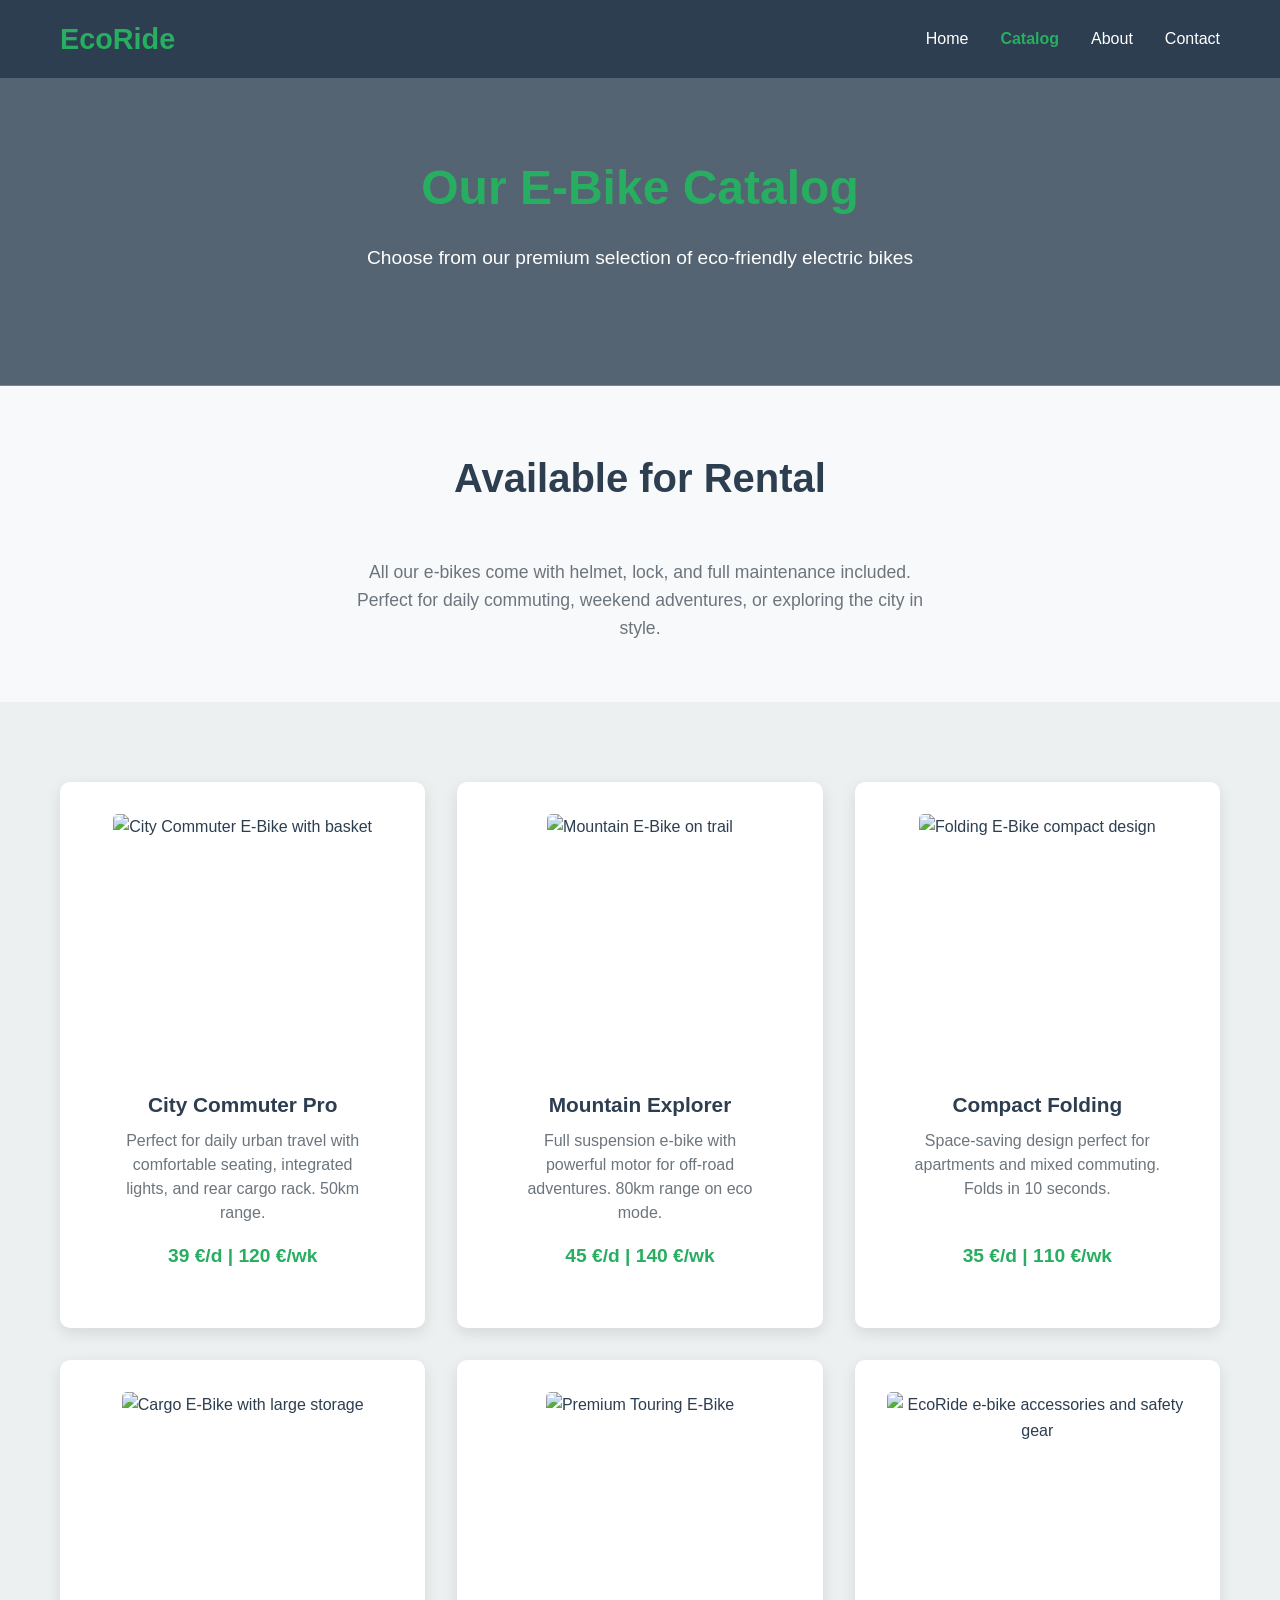
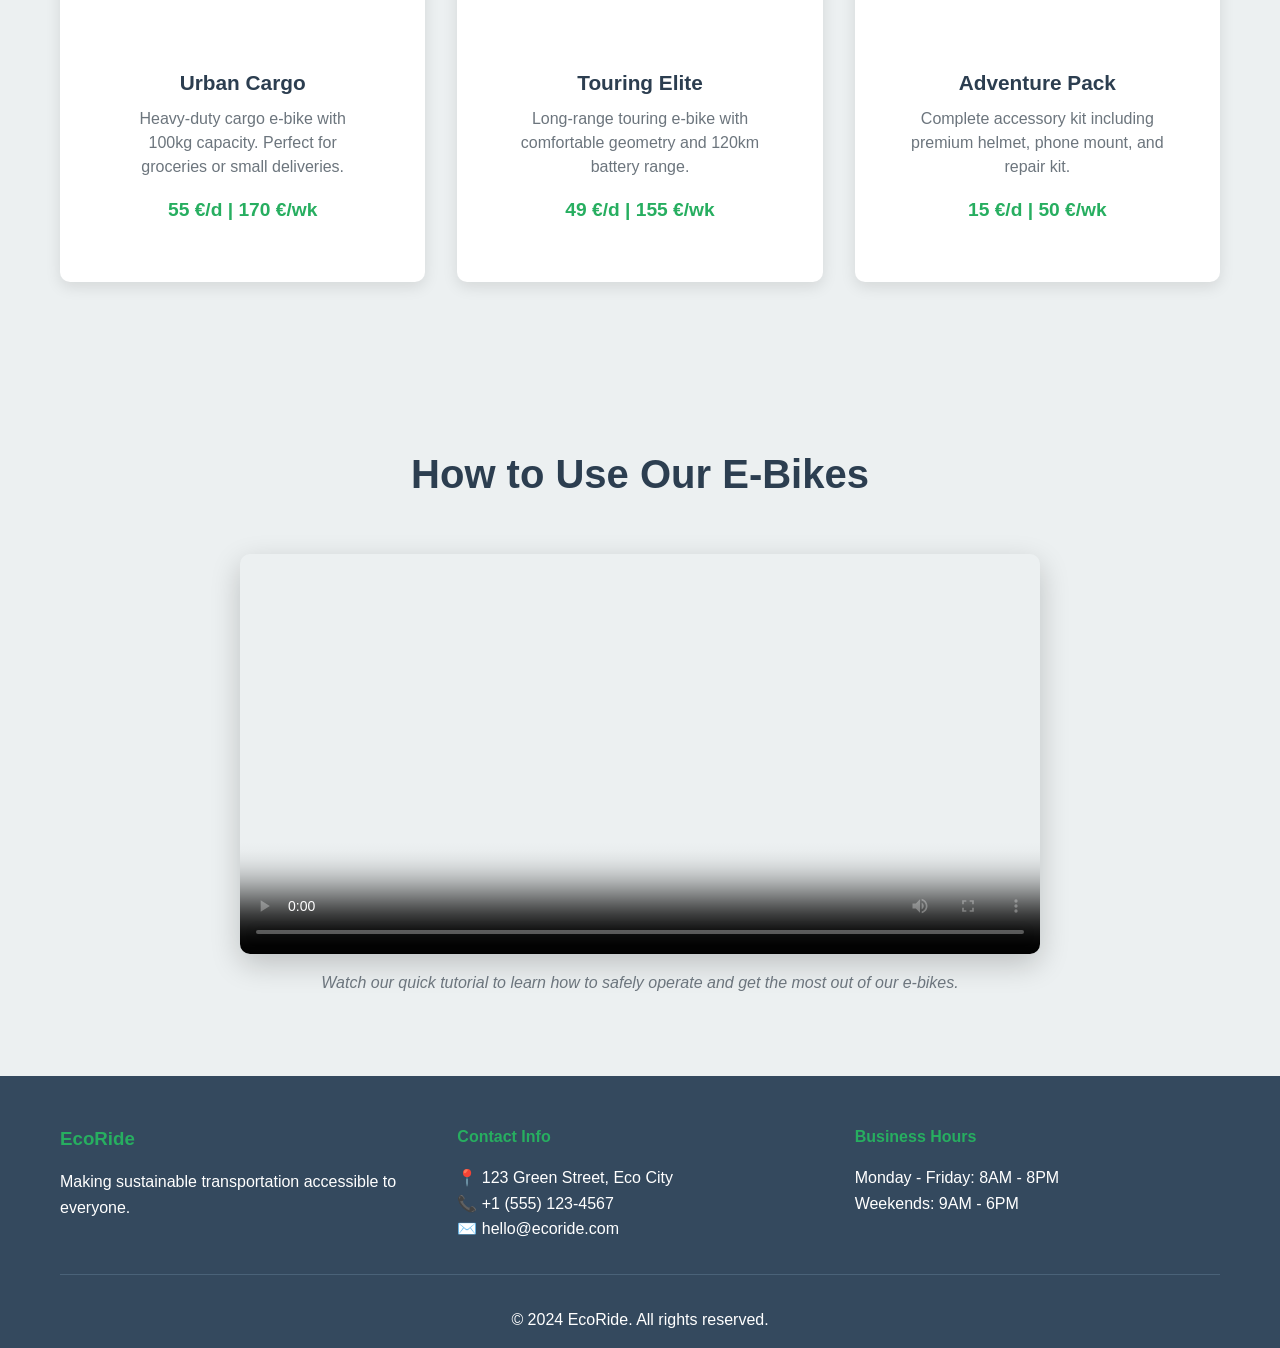
==== catalog.html @ 48f0d85b "task J" ====
<!DOCTYPE html>
<html lang="en">
<head>
    <meta charset="UTF-8">
    <meta name="viewport" content="width=device-width, initial-scale=1.0">
    <title>E-Bike Catalog - EcoRide</title>
    <link rel="stylesheet" href="style.css">
</head>
<body>
    <header class="header">
        <div class="container">
            <nav class="nav">
                <div class="logo">
                    <h1>EcoRide</h1>
                </div>
                <ul class="nav-links">
                    <li><a href="index.html">Home</a></li>
                    <li><a href="catalog.html" class="active">Catalog</a></li>
                    <li><a href="#about">About</a></li>
                    <li><a href="#contact">Contact</a></li>
                </ul>
            </nav>
        </div>
    </header>

    <section class="catalog-hero">
        <div class="container">
            <div class="hero-content">
                <h1 class="hero-title">Our E-Bike Catalog</h1>
                <p class="hero-subtitle">Choose from our premium selection of eco-friendly electric bikes</p>
            </div>
        </div>
    </section>

    <section class="catalog-intro">
        <div class="container">
            <h2 class="section-title">Available for Rental</h2>
            <p class="intro-text">All our e-bikes come with helmet, lock, and full maintenance included. Perfect for daily commuting, weekend adventures, or exploring the city in style.</p>
        </div>
    </section>

    <section class="products catalog-grid">
        <div class="container">
            <div class="product-grid">
                <div class="product-card">
                    <div class="product-image">
                        <img src="https://images.unsplash.com/photo-1571068316344-75bc76f77890?ixlib=rb-4.0.3&auto=format&fit=crop&w=400&q=80" alt="City Commuter E-Bike with basket" loading="lazy">
                    </div>
                    <div class="product-info">
                        <h3>City Commuter Pro</h3>
                        <p>Perfect for daily urban travel with comfortable seating, integrated lights, and rear cargo rack. 50km range.</p>
                        <div class="price">39 €/d | 120 €/wk</div>
                    </div>
                </div>

                <div class="product-card">
                    <div class="product-image">
                        <img src="https://images.unsplash.com/photo-1534150034764-046bf225d3fa?ixlib=rb-4.1.0&auto=format&fit=crop&w=400&q=80" alt="Mountain E-Bike on trail" loading="lazy">
                    </div>
                    <div class="product-info">
                        <h3>Mountain Explorer</h3>
                        <p>Full suspension e-bike with powerful motor for off-road adventures. 80km range on eco mode.</p>
                        <div class="price">45 €/d | 140 €/wk</div>
                    </div>
                </div>

                <div class="product-card">
                    <div class="product-image">
                        <img src="https://images.unsplash.com/photo-1558618047-3c8c76ca7d13?ixlib=rb-4.0.3&auto=format&fit=crop&w=400&q=80" alt="Folding E-Bike compact design" loading="lazy">
                    </div>
                    <div class="product-info">
                        <h3>Compact Folding</h3>
                        <p>Space-saving design perfect for apartments and mixed commuting. Folds in 10 seconds.</p>
                        <div class="price">35 €/d | 110 €/wk</div>
                    </div>
                </div>

                <div class="product-card">
                    <div class="product-image">
                        <img src="https://images.unsplash.com/photo-1485965120184-e220f721d03e?ixlib=rb-4.0.3&auto=format&fit=crop&w=400&q=80" alt="Cargo E-Bike with large storage" loading="lazy">
                    </div>
                    <div class="product-info">
                        <h3>Urban Cargo</h3>
                        <p>Heavy-duty cargo e-bike with 100kg capacity. Perfect for groceries or small deliveries.</p>
                        <div class="price">55 €/d | 170 €/wk</div>
                    </div>
                </div>

                <div class="product-card">
                    <div class="product-image">
                        <img src="https://images.unsplash.com/photo-1571068316344-75bc76f77890?ixlib=rb-4.0.3&auto=format&fit=crop&w=400&q=80" alt="Premium Touring E-Bike" loading="lazy">
                    </div>
                    <div class="product-info">
                        <h3>Touring Elite</h3>
                        <p>Long-range touring e-bike with comfortable geometry and 120km battery range.</p>
                        <div class="price">49 €/d | 155 €/wk</div>
                    </div>
                </div>

                <div class="product-card">
                    <div class="product-image">
                        <img src="example.jpg" alt="EcoRide e-bike accessories and safety gear" loading="lazy">
                    </div>
                    <div class="product-info">
                        <h3>Adventure Pack</h3>
                        <p>Complete accessory kit including premium helmet, phone mount, and repair kit.</p>
                        <div class="price">15 €/d | 50 €/wk</div>
                    </div>
                </div>
            </div>
        </div>
    </section>

    <section class="video-section">
        <div class="container">
            <h2 class="section-title">How to Use Our E-Bikes</h2>
            <div class="video-container">
                <video controls preload="metadata" poster="https://images.unsplash.com/photo-1571068316344-75bc76f77890?ixlib=rb-4.0.3&auto=format&fit=crop&w=800&q=80" class="rental-video">
                    <source src="video/ebike-tutorial.mp4" type="video/mp4">
                    <source src="video/ebike-tutorial.webm" type="video/webm">
                    <track kind="captions" src="captions/ebike-tutorial.en.vtt" srclang="en" label="English">
                    Your browser does not support the video tag.
                </video>
            </div>
            <p class="video-caption">Watch our quick tutorial to learn how to safely operate and get the most out of our e-bikes.</p>
        </div>
    </section>

    <footer class="footer">
        <div class="container">
            <div class="footer-content">
                <div class="footer-section">
                    <h3>EcoRide</h3>
                    <p>Making sustainable transportation accessible to everyone.</p>
                </div>
                <div class="footer-section">
                    <h4>Contact Info</h4>
                    <p>📍 123 Green Street, Eco City</p>
                    <p>📞 +1 (555) 123-4567</p>
                    <p>✉️ hello@ecoride.com</p>
                </div>
                <div class="footer-section">
                    <h4>Business Hours</h4>
                    <p>Monday - Friday: 8AM - 8PM</p>
                    <p>Weekends: 9AM - 6PM</p>
                </div>
            </div>
            <div class="footer-bottom">
                <p>&copy; 2024 EcoRide. All rights reserved.</p>
            </div>
        </div>
    </footer>
</body>
</html>
---- style.css ----
* {
    margin: 0;
    padding: 0;
    box-sizing: border-box;
}

body {
    font-family: 'Segoe UI', Tahoma, Geneva, Verdana, sans-serif;
    line-height: 1.6;
    color: #2c3e50;
    background-color: #f8f9fa;
}

.container {
    max-width: 1200px;
    margin: 0 auto;
    padding: 0 20px;
}

/* Header */
.header {
    background-color: #2c3e50;
    color: white;
    padding: 1rem 0;
    position: fixed;
    width: 100%;
    top: 0;
    z-index: 1000;
}

.nav {
    display: flex;
    justify-content: space-between;
    align-items: center;
}

.logo h1 {
    color: #27ae60;
    font-size: 1.8rem;
}

.nav-links {
    display: flex;
    list-style: none;
    gap: 2rem;
}

.nav-links a {
    color: white;
    text-decoration: none;
    transition: color 0.3s;
}

.nav-links a:hover {
    color: #27ae60;
}

.hero {
    background: linear-gradient(rgba(44, 62, 80, 0.8), rgba(44, 62, 80, 0.8)),
                url('https://images.unsplash.com/photo-1571068316344-75bc76f77890?ixlib=rb-4.0.3&auto=format&fit=crop&w=1200&q=80');
    background-size: cover;
    background-position: center;
    color: white;
    padding: 150px 0 100px;
    text-align: center;
}

.hero-title {
    font-size: 3rem;
    margin-bottom: 1rem;
    color: #27ae60;
}

.hero-subtitle {
    font-size: 1.2rem;
    margin-bottom: 2rem;
    max-width: 600px;
    margin-left: auto;
    margin-right: auto;
}

.cta-button {
    display: inline-block;
    background-color: #27ae60;
    color: white;
    padding: 12px 30px;
    text-decoration: none;
    border-radius: 5px;
    font-weight: bold;
    transition: background-color 0.3s;
}

.cta-button:hover {
    background-color: #219a52;
}

section {
    padding: 80px 0;
}

.section-title {
    text-align: center;
    font-size: 2.5rem;
    margin-bottom: 3rem;
    color: #2c3e50;
}

.about-content {
    display: grid;
    grid-template-columns: 1fr 1fr;
    gap: 3rem;
    align-items: center;
}

.about-text p {
    margin-bottom: 1rem;
    font-size: 1.1rem;
}

.about-image img {
    width: 100%;
    height: auto;
    border-radius: 10px;
}

.products {
    background-color: #ecf0f1;
}

.product-grid {
    display: grid;
    grid-template-columns: repeat(auto-fit, minmax(300px, 1fr));
    gap: 2rem;
}

.product-card {
    background: white;
    padding: 2rem;
    border-radius: 10px;
    text-align: center;
    box-shadow: 0 5px 15px rgba(0,0,0,0.1);
    transition: transform 0.3s;
}

.product-card:hover {
    transform: translateY(-5px);
}

.product-card img {
    width: 100%;
    height: 200px;
    object-fit: cover;
    border-radius: 5px;
    margin-bottom: 1rem;
}

.product-card h3 {
    color: #2c3e50;
    margin-bottom: 1rem;
}

.features-grid {
    display: grid;
    grid-template-columns: repeat(auto-fit, minmax(250px, 1fr));
    gap: 2rem;
}

.feature {
    text-align: center;
    padding: 2rem;
    background: white;
    border-radius: 10px;
    box-shadow: 0 5px 15px rgba(0,0,0,0.1);
}

.feature h3 {
    color: #27ae60;
    margin-bottom: 1rem;
}

.cta {
    background-color: #2c3e50;
    color: white;
    text-align: center;
}

.cta-content h2 {
    margin-bottom: 1rem;
    color: #27ae60;
}

.cta-content p {
    margin-bottom: 2rem;
    font-size: 1.1rem;
}

.footer {
    background-color: #34495e;
    color: white;
    padding: 3rem 0 1rem;
}

.footer-content {
    display: grid;
    grid-template-columns: repeat(auto-fit, minmax(250px, 1fr));
    gap: 2rem;
    margin-bottom: 2rem;
}

.footer-section h3,
.footer-section h4 {
    color: #27ae60;
    margin-bottom: 1rem;
}

.footer-bottom {
    text-align: center;
    padding-top: 2rem;
    border-top: 1px solid #4a6278;
}

@media (max-width: 768px) {
    .nav {
        flex-direction: column;
        gap: 1rem;
    }

    .nav-links {
        gap: 1rem;
    }

    .hero-title {
        font-size: 2rem;
    }

    .about-content {
        grid-template-columns: 1fr;
        text-align: center;
    }

    .section-title {
        font-size: 2rem;
    }

    section {
        padding: 60px 0;
    }
}

@media (max-width: 480px) {
    .container {
        padding: 0 15px;
    }

    .hero {
        padding: 120px 0 80px;
    }

    .hero-title {
        font-size: 1.8rem;
    }

    .product-grid,
    .features-grid {
        grid-template-columns: 1fr;
    }
}
.catalog-hero {
    background: linear-gradient(rgba(44, 62, 80, 0.8), rgba(44, 62, 80, 0.8)),
                url('https://images.unsplash.com/photo-1571068316344-75bc76f77890?ixlib=rb-4.0.3&auto=format&fit=crop&w=1200&q=80');
    background-size: cover;
    background-position: center;
    color: white;
    padding: 150px 0 80px;
    text-align: center;
}

.catalog-intro {
    padding: 60px 0;
    text-align: center;
    background-color: #f8f9fa;
}

.intro-text {
    max-width: 600px;
    margin: 0 auto;
    font-size: 1.1rem;
    color: #6c757d;
}

.catalog-grid .product-grid {
    display: grid;
    grid-template-columns: repeat(auto-fit, minmax(350px, 1fr));
    gap: 2rem;
}

.catalog-grid .product-card {
    background: white;
    border-radius: 10px;
    overflow: hidden;
    box-shadow: 0 5px 15px rgba(0,0,0,0.1);
    transition: transform 0.3s, box-shadow 0.3s;
    display: flex;
    flex-direction: column;
}

.catalog-grid .product-card:hover {
    transform: translateY(-5px);
    box-shadow: 0 10px 25px rgba(0,0,0,0.15);
}

.product-image {
    width: 100%;
    height: 250px;
    overflow: hidden;
}

.product-image img {
    width: 100%;
    height: 100%;
    object-fit: cover;
    transition: transform 0.3s ease;
}

.product-card:hover .product-image img {
    transform: scale(1.05);
}

.product-info {
    padding: 1.5rem;
    flex-grow: 1;
    display: flex;
    flex-direction: column;
}

.product-info h3 {
    color: #2c3e50;
    margin-bottom: 0.5rem;
    font-size: 1.3rem;
}

.product-info p {
    color: #6c757d;
    margin-bottom: 1rem;
    line-height: 1.5;
    flex-grow: 1;
}

.price {
    font-weight: bold;
    font-size: 1.2rem;
    color: #27ae60;
    margin-top: auto;
}

.video-section {
    padding: 80px 0;
    background-color: #ecf0f1;
}

.video-container {
    max-width: 800px;
    margin: 0 auto;
    border-radius: 10px;
    overflow: hidden;
    box-shadow: 0 10px 30px rgba(0,0,0,0.2);
}

.rental-video {
    width: 100%;
    height: auto;
    display: block;
}

.video-caption {
    text-align: center;
    margin-top: 1rem;
    color: #6c757d;
    font-style: italic;
}

.nav-links a.active {
    color: #27ae60;
    font-weight: bold;
}

@media (max-width: 768px) {
    .catalog-grid .product-grid {
        grid-template-columns: 1fr;
        gap: 1.5rem;
    }
    
    .catalog-hero {
        padding: 120px 0 60px;
    }
    
    .catalog-intro {
        padding: 40px 0;
    }
    
    .video-section {
        padding: 60px 0;
    }
}

@media (max-width: 480px) {
    .catalog-grid .product-grid {
        grid-template-columns: 1fr;
    }
    
    .product-image {
        height: 200px;
    }
}
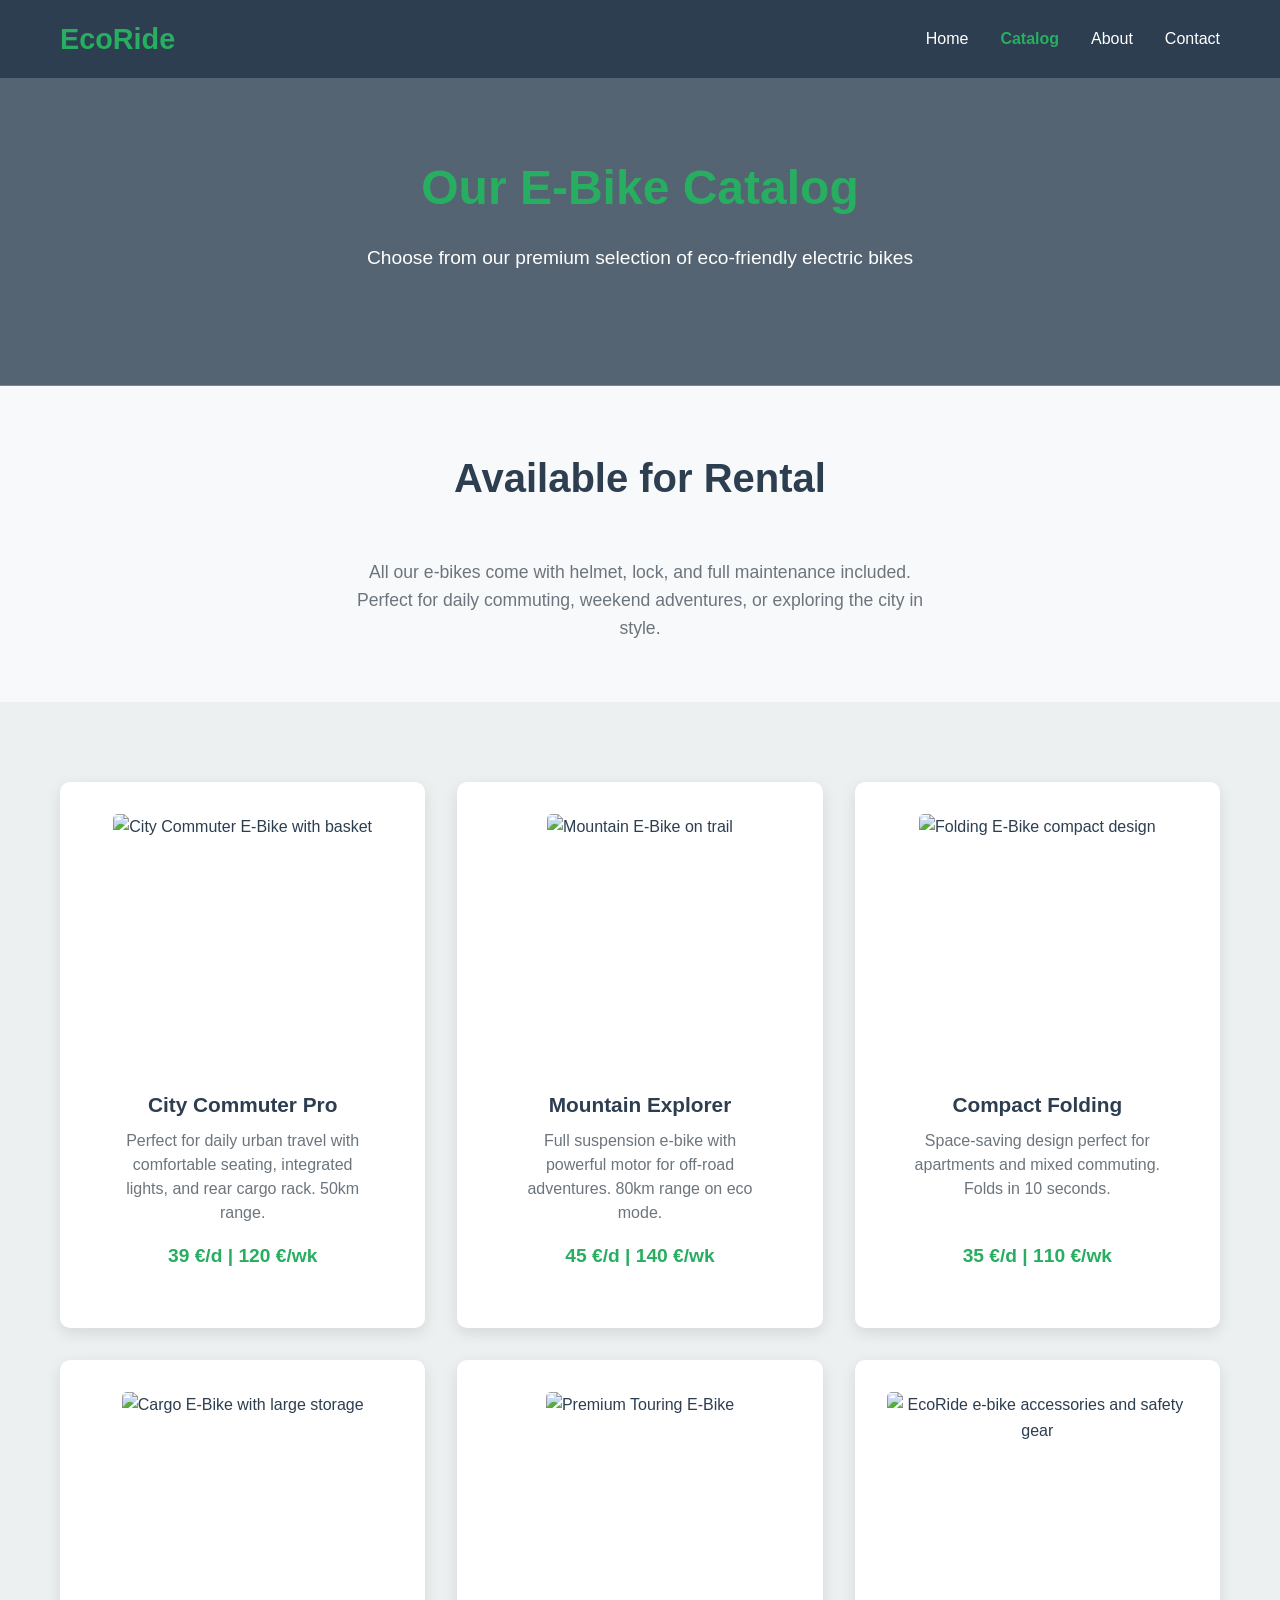
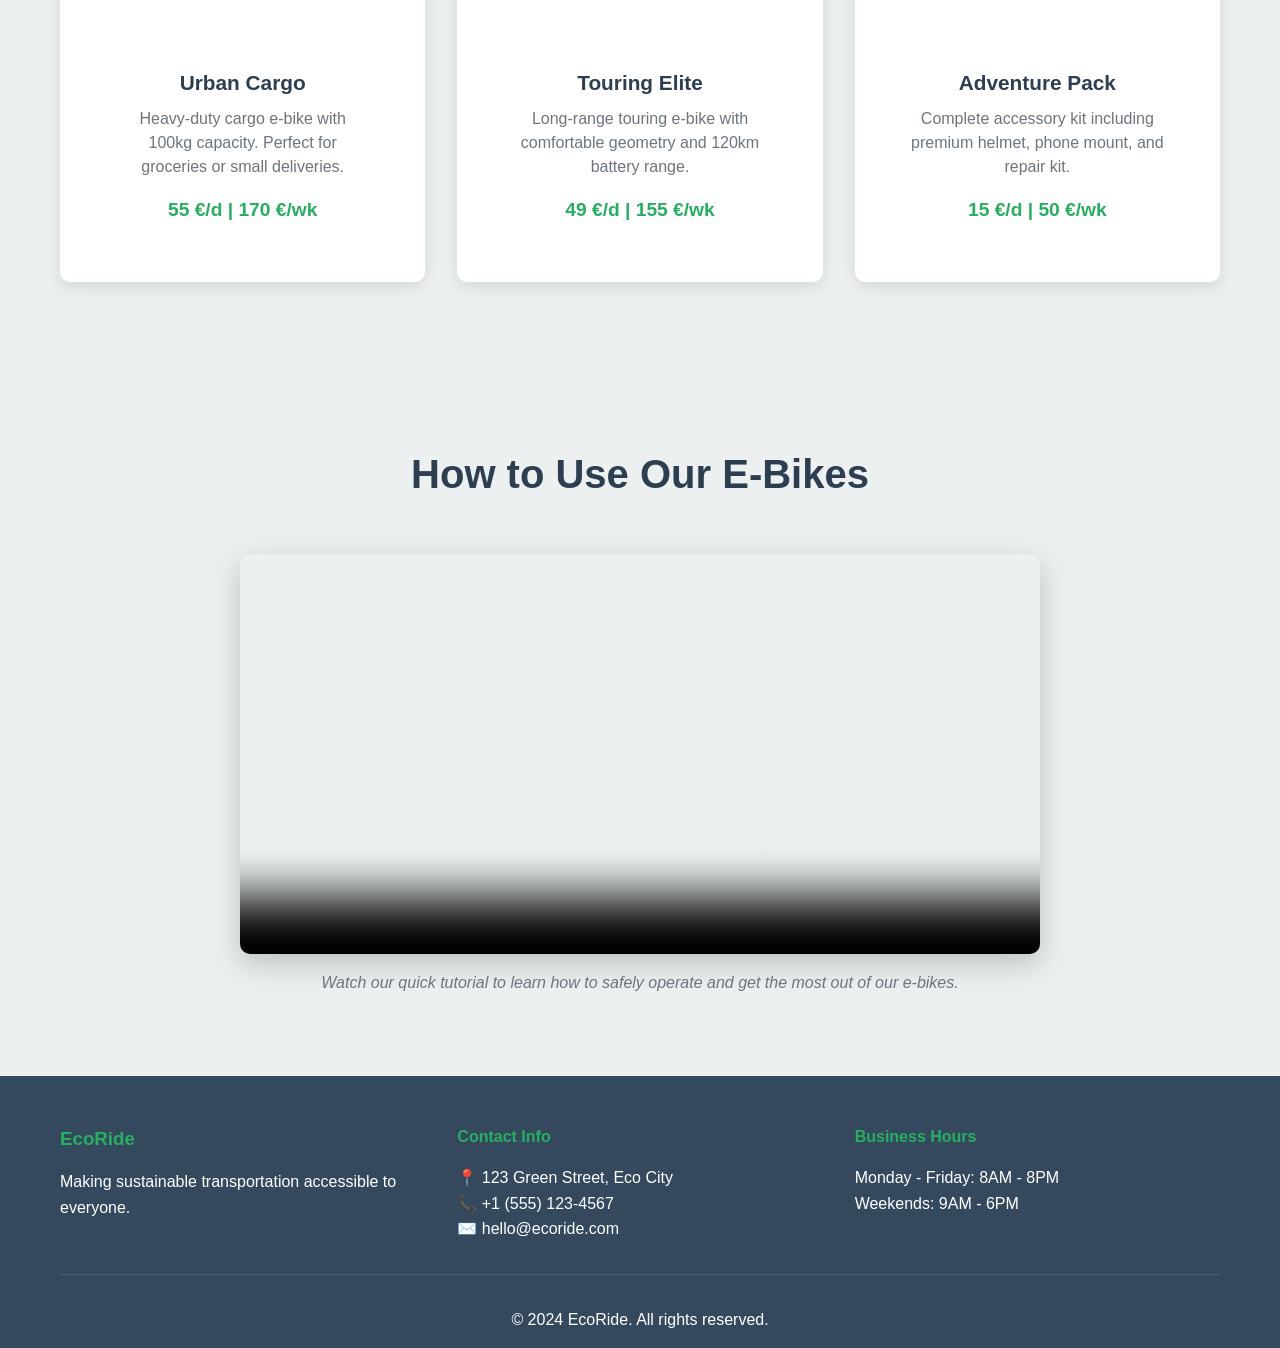
==== commit a9c4de12: "task j" ====
--- a/catalog.html
+++ b/catalog.html
@@ -66,7 +66,7 @@
 
                 <div class="product-card">
                     <div class="product-image">
-                        <img src="https://images.unsplash.com/photo-1558618047-3c8c76ca7d13?ixlib=rb-4.0.3&auto=format&fit=crop&w=400&q=80" alt="Folding E-Bike compact design" loading="lazy">
+                        <img src="https://plus.unsplash.com/premium_photo-1679528244908-8d2e6901d418?q=80&w=1632&auto=format&fit=crop&ixlib=rb-4.1.0&ixid=M3wxMjA3fDB8MHxwaG90by1wYWdlfHx8fGVufDB8fHx8fA%3D%3D" alt="Folding E-Bike compact design" loading="lazy">
                     </div>
                     <div class="product-info">
                         <h3>Compact Folding</h3>
@@ -99,7 +99,7 @@
 
                 <div class="product-card">
                     <div class="product-image">
-                        <img src="example.jpg" alt="EcoRide e-bike accessories and safety gear" loading="lazy">
+                        <img src="https://images.unsplash.com/photo-1578924832003-8c9e1f18faab?q=80&w=1170&auto=format&fit=crop&ixlib=rb-4.1.0&ixid=M3wxMjA3fDB8MHxwaG90by1wYWdlfHx8fGVufDB8fHx8fA%3D%3D" alt="EcoRide e-bike accessories and safety gear" loading="lazy">
                     </div>
                     <div class="product-info">
                         <h3>Adventure Pack</h3>
